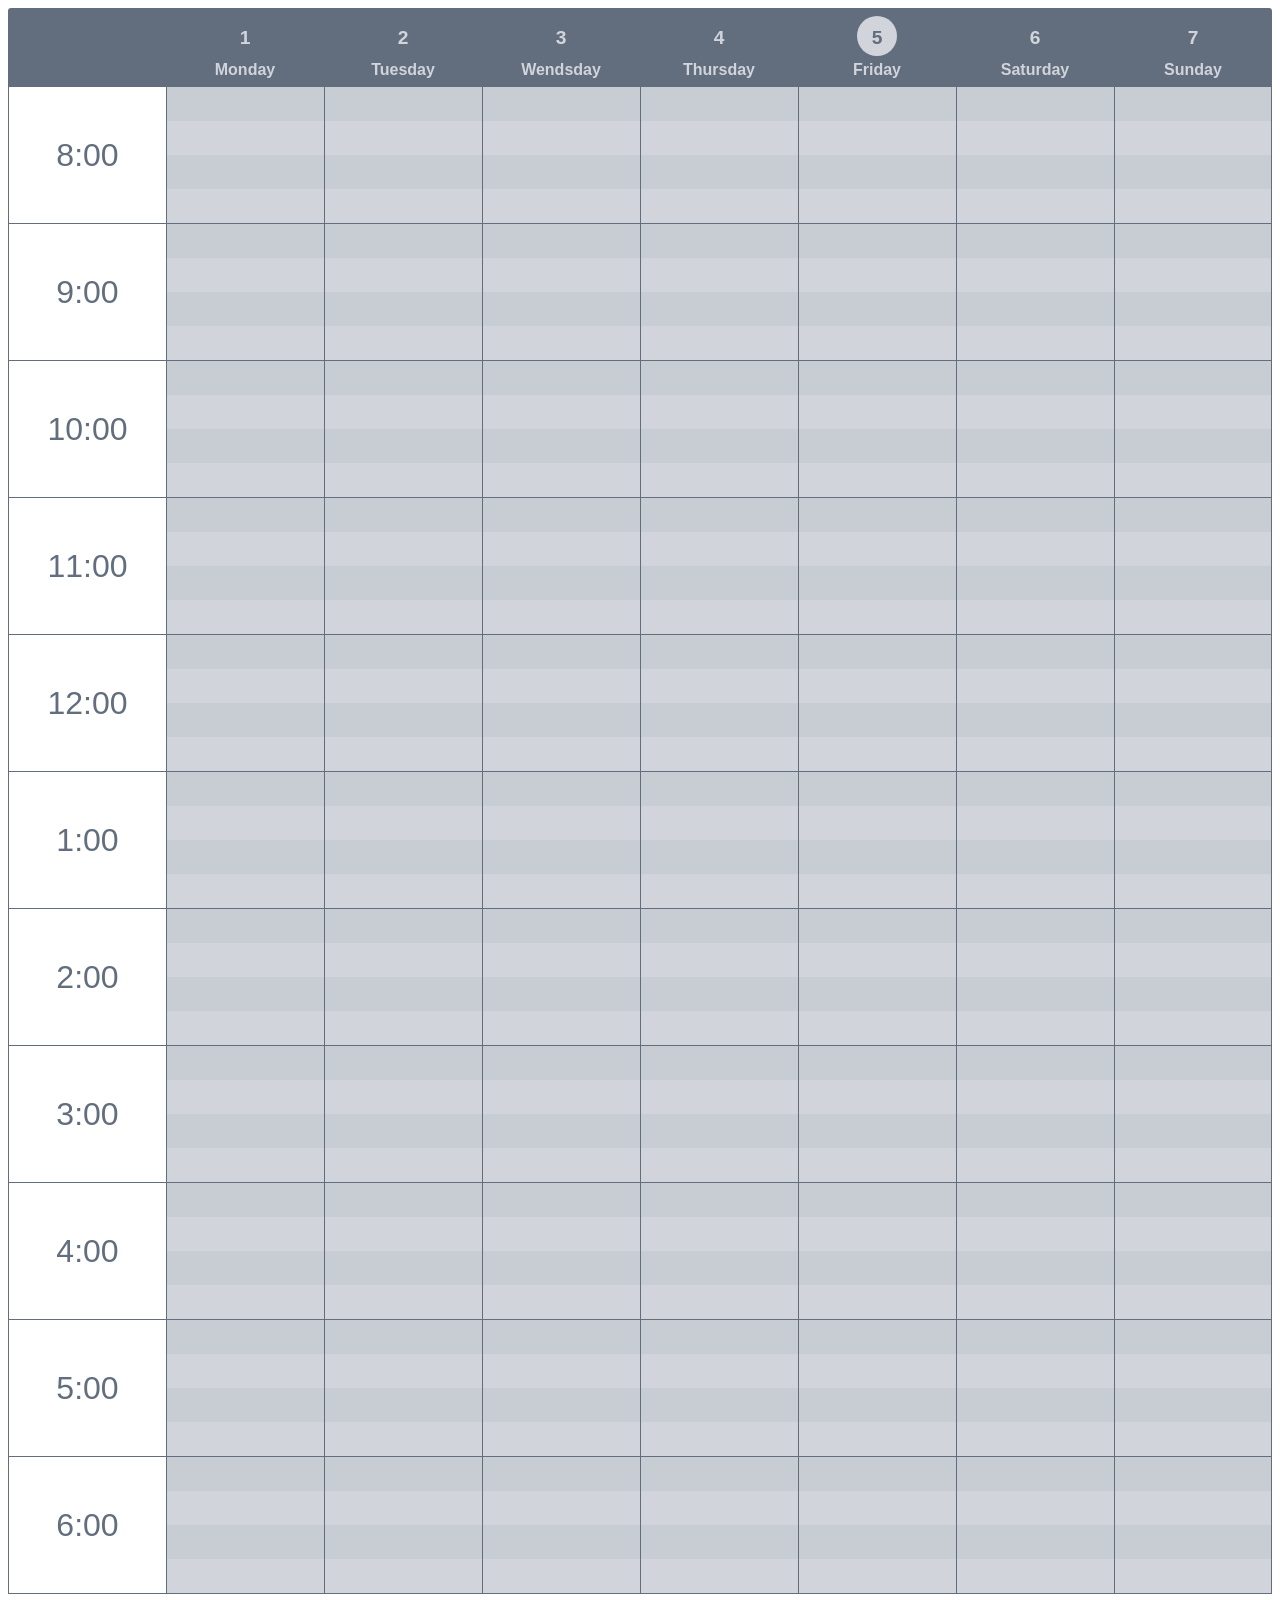
==== calendar.html @ a0b55501 "init" ====
<!doctype html>

<html lang="en">
<head>
    <meta charset="utf-8">

    <title>The HTML5 Herald</title>
    <meta name="description" content="The HTML5 Herald">
    <meta name="author" content="SitePoint">

    <!-- <link rel="stylesheet" href="css/styles.less"> -->
    <link href="css/styles.css" type="text/css" rel="stylesheet"/>

</head>

<body>
    <meta name="viewport" content="width=device-width, initial-scale=1.0">
    <table>
        <thead id="thead_">
            <tr>
            <th></th>
            <th>
                <span class="day">1</span>
                <span class="long">Monday</span>
                <span class="short">Mon</span>
            </th>
            <th>
                <span class="day">2</span>
                <span class="long">Tuesday</span>
                <span class="short">Tue</span>
            </th>
            <th>
                <span class="day">3</span>
                <span class="long">Wendsday</span>
                <span class="short">We</span>
            </th>
            <th>
                <span class="day">4</span>
                <span class="long">Thursday</span>
                <span class="short">Thur</span>
            </th>
            <th>
                <span class="day active">5</span>
                <span class="long">Friday</span>
                <span class="short">Fri</span>
            </th>
            <th>
                <span class="day">6</span>
                <span class="long">Saturday</span>
                <span class="short">Sat</span>
            </th>
            <th>
                <span class="day">7</span>
                <span class="long">Sunday</span>
                <span class="short">Sun</span>
            </th>
            </tr>
        </thead>
    <tbody id="tbody_">
    </tbody>
    </table>
    <script src="js/generateCalendar.js"></script>

</body>
</html>
---- css/styles.css ----
table {
    font-family: sans-serif;
    width: 100%;
    border-spacing: 0;
    border-collapse: separate;
    table-layout: fixed;
    margin-bottom: 50px;
}
table thead tr th {
    background: #626e7e;
    color: #d1d5db;
    padding: 0.5em;
    overflow: hidden;
}
table thead tr th:first-child {
    border-radius: 3px 0 0 0;
}
table thead tr th:last-child {
    border-radius: 0 3px 0 0;
}
table thead tr th .day {
    display: block;
    font-size: 1.2em;
    border-radius: 50%;
    width: 30px;
    height: 30px;
    margin: 0 auto 5px;
    padding: 5px;
    line-height: 1.8;
}
table thead tr th .day.active {
    background: #d1d5db;
    color: #626e7e;
}
table thead tr th .short {
    display: none;
}
table thead tr th i {
    vertical-align: middle;
    font-size: 2em;
}
table tbody tr {
    background: #d1d5db;
}
table tbody tr:nth-child(odd) {
    background: #c8cdd4;
}
table tbody tr:nth-child(4n+0) td {
    border-bottom: 1px solid #626e7e;
}
table tbody tr td {
    text-align: center;
    vertical-align: middle;
    border-left: 1px solid #626e7e;
    position: relative;
    height: 32px;
    cursor: pointer;
}
table tbody tr td:last-child {
    border-right: 1px solid #626e7e;
}
table tbody tr td.hour {
    font-size: 2em;
    padding: 0;
    color: #626e7e;
    background: #fff;
    border-bottom: 1px solid #626e7e;
    border-collapse: separate;
    min-width: 100px;
    cursor: default;
}
table tbody tr td.hour span {
    display: block;
}
@media (max-width: 60em) {
    table thead tr th .long {
        display: none;
   }
    table thead tr th .short {
        display: block;
   }
    table tbody tr td.hour span {
        transform: rotate(270deg);
        -webkit-transform: rotate(270deg);
        -moz-transform: rotate(270deg);
   }
}
@media (max-width: 27em) {
    table thead tr th {
        font-size: 65%;
   }
    table thead tr th .day {
        display: block;
        font-size: 1.2em;
        border-radius: 50%;
        width: 20px;
        height: 20px;
        margin: 0 auto 5px;
        padding: 5px;
   }
    table thead tr th .day.active {
        background: #d1d5db;
        color: #626e7e;
   }
    table tbody tr td.hour {
        font-size: 1.7em;
   }
    table tbody tr td.hour span {
        transform: translateY(16px) rotate(270deg);
        -webkit-transform: translateY(16px) rotate(270deg);
        -moz-transform: translateY(16px) rotate(270deg);
   }
}
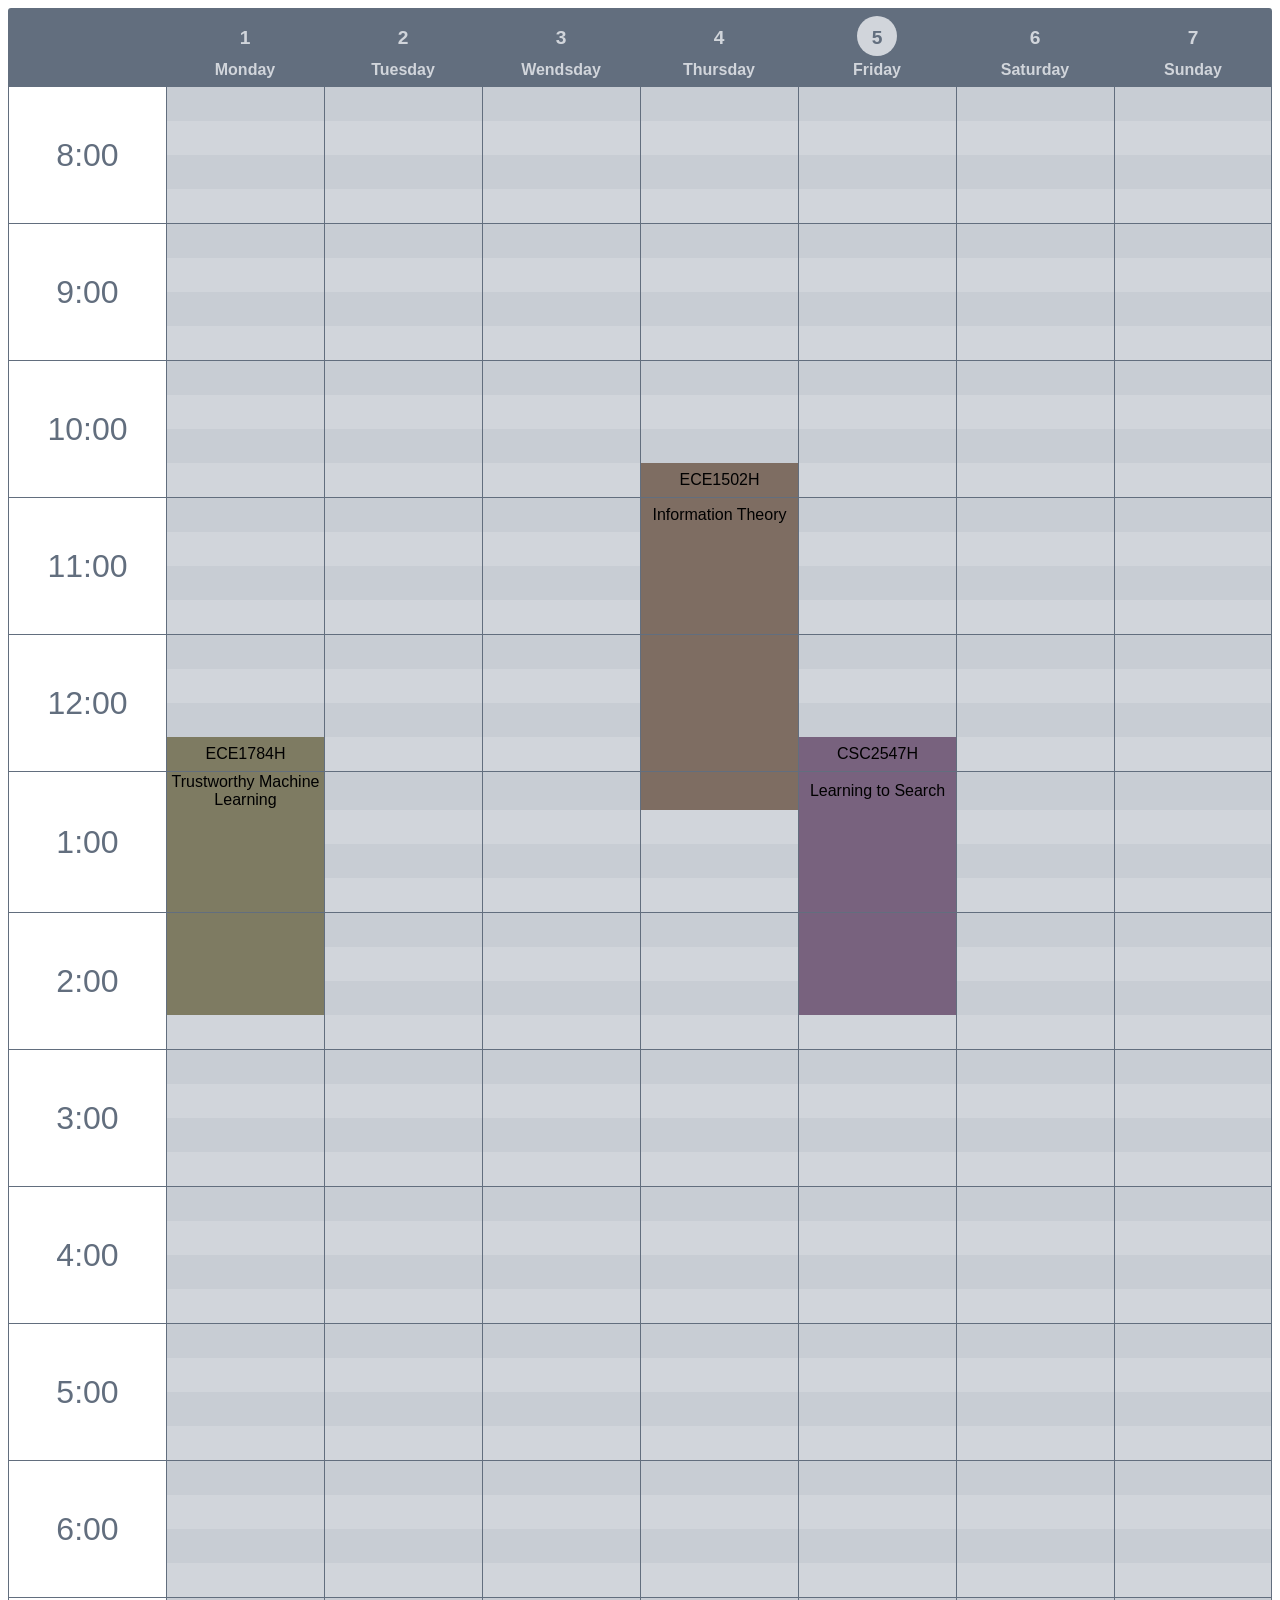
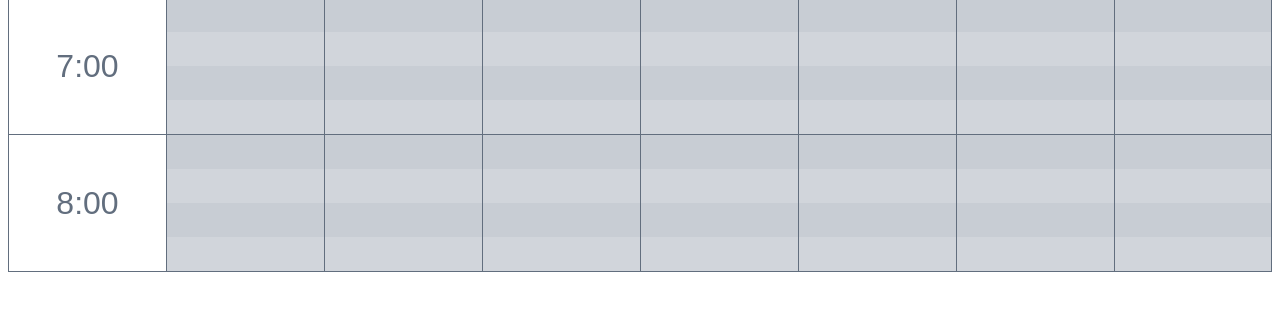
==== commit d7dbb5c9: "support courses" ====
--- a/calendar.html
+++ b/calendar.html
@@ -1,3 +1,5 @@
+<!-- Source: https://codepen.io/javiercf/pen/GviKy -->
+
 <!doctype html>
 
 <html lang="en">
@@ -10,7 +12,7 @@
 
     <!-- <link rel="stylesheet" href="css/styles.less"> -->
     <link href="css/styles.css" type="text/css" rel="stylesheet"/>
-
+    <script src="js/classList.js"></script>
 </head>
 
 <body>
--- a/css/styles.css
+++ b/css/styles.css
@@ -5,20 +5,20 @@
     border-collapse: separate;
     table-layout: fixed;
     margin-bottom: 50px;
-}
-table thead tr th {
+  }
+  table thead tr th {
     background: #626e7e;
     color: #d1d5db;
     padding: 0.5em;
     overflow: hidden;
-}
-table thead tr th:first-child {
+  }
+  table thead tr th:first-child {
     border-radius: 3px 0 0 0;
-}
-table thead tr th:last-child {
-    border-radius: 0 3px 0 0;
-}
-table thead tr th .day {
+  }
+  table thead tr th:last-child {
+    border-radius: 0 3px  0 0;
+  }
+  table thead tr th .day {
     display: block;
     font-size: 1.2em;
     border-radius: 50%;
@@ -27,39 +27,39 @@
     margin: 0 auto 5px;
     padding: 5px;
     line-height: 1.8;
-}
-table thead tr th .day.active {
+  }
+  table thead tr th .day.active {
     background: #d1d5db;
     color: #626e7e;
-}
-table thead tr th .short {
+  }
+  table thead tr th .short {
     display: none;
-}
-table thead tr th i {
+  }
+  table thead tr th i {
     vertical-align: middle;
     font-size: 2em;
-}
-table tbody tr {
+  }
+  table tbody tr {
     background: #d1d5db;
-}
-table tbody tr:nth-child(odd) {
+  }
+  table tbody tr:nth-child(odd) {
     background: #c8cdd4;
-}
-table tbody tr:nth-child(4n+0) td {
+  }
+  table tbody tr:nth-child(4n+0) td {
     border-bottom: 1px solid #626e7e;
-}
-table tbody tr td {
+  }
+  table tbody tr td {
     text-align: center;
     vertical-align: middle;
     border-left: 1px solid #626e7e;
     position: relative;
     height: 32px;
     cursor: pointer;
-}
-table tbody tr td:last-child {
+  }
+  table tbody tr td:last-child {
     border-right: 1px solid #626e7e;
-}
-table tbody tr td.hour {
+  }
+  table tbody tr td.hour {
     font-size: 2em;
     padding: 0;
     color: #626e7e;
@@ -68,46 +68,47 @@
     border-collapse: separate;
     min-width: 100px;
     cursor: default;
-}
-table tbody tr td.hour span {
+  }
+  table tbody tr td.hour span {
     display: block;
-}
-@media (max-width: 60em) {
+  }
+  @media (max-width: 60em) {
     table thead tr th .long {
-        display: none;
-   }
+      display: none;
+    }
     table thead tr th .short {
-        display: block;
-   }
+      display: block;
+    }
     table tbody tr td.hour span {
-        transform: rotate(270deg);
-        -webkit-transform: rotate(270deg);
-        -moz-transform: rotate(270deg);
-   }
-}
-@media (max-width: 27em) {
+      transform: rotate(270deg);
+      -webkit-transform: rotate(270deg);
+      -moz-transform: rotate(270deg);
+    }
+  }
+  @media (max-width: 27em) {
     table thead tr th {
-        font-size: 65%;
-   }
+      font-size: 65%;
+    }
     table thead tr th .day {
-        display: block;
-        font-size: 1.2em;
-        border-radius: 50%;
-        width: 20px;
-        height: 20px;
-        margin: 0 auto 5px;
-        padding: 5px;
-   }
+      display: block;
+      font-size: 1.2em;
+      border-radius: 50%;
+      width: 20px;
+      height: 20px;
+      margin: 0 auto 5px;
+      padding: 5px;
+    }
     table thead tr th .day.active {
-        background: #d1d5db;
-        color: #626e7e;
-   }
+      background: #d1d5db;
+      color: #626e7e;
+    }
     table tbody tr td.hour {
-        font-size: 1.7em;
-   }
+      font-size: 1.7em;
+    }
     table tbody tr td.hour span {
-        transform: translateY(16px) rotate(270deg);
-        -webkit-transform: translateY(16px) rotate(270deg);
-        -moz-transform: translateY(16px) rotate(270deg);
-   }
-}
+      transform: translateY(16px) rotate(270deg);
+      -webkit-transform: translateY(16px) rotate(270deg);
+      -moz-transform: translateY(16px) rotate(270deg);
+    }
+  }
+  
